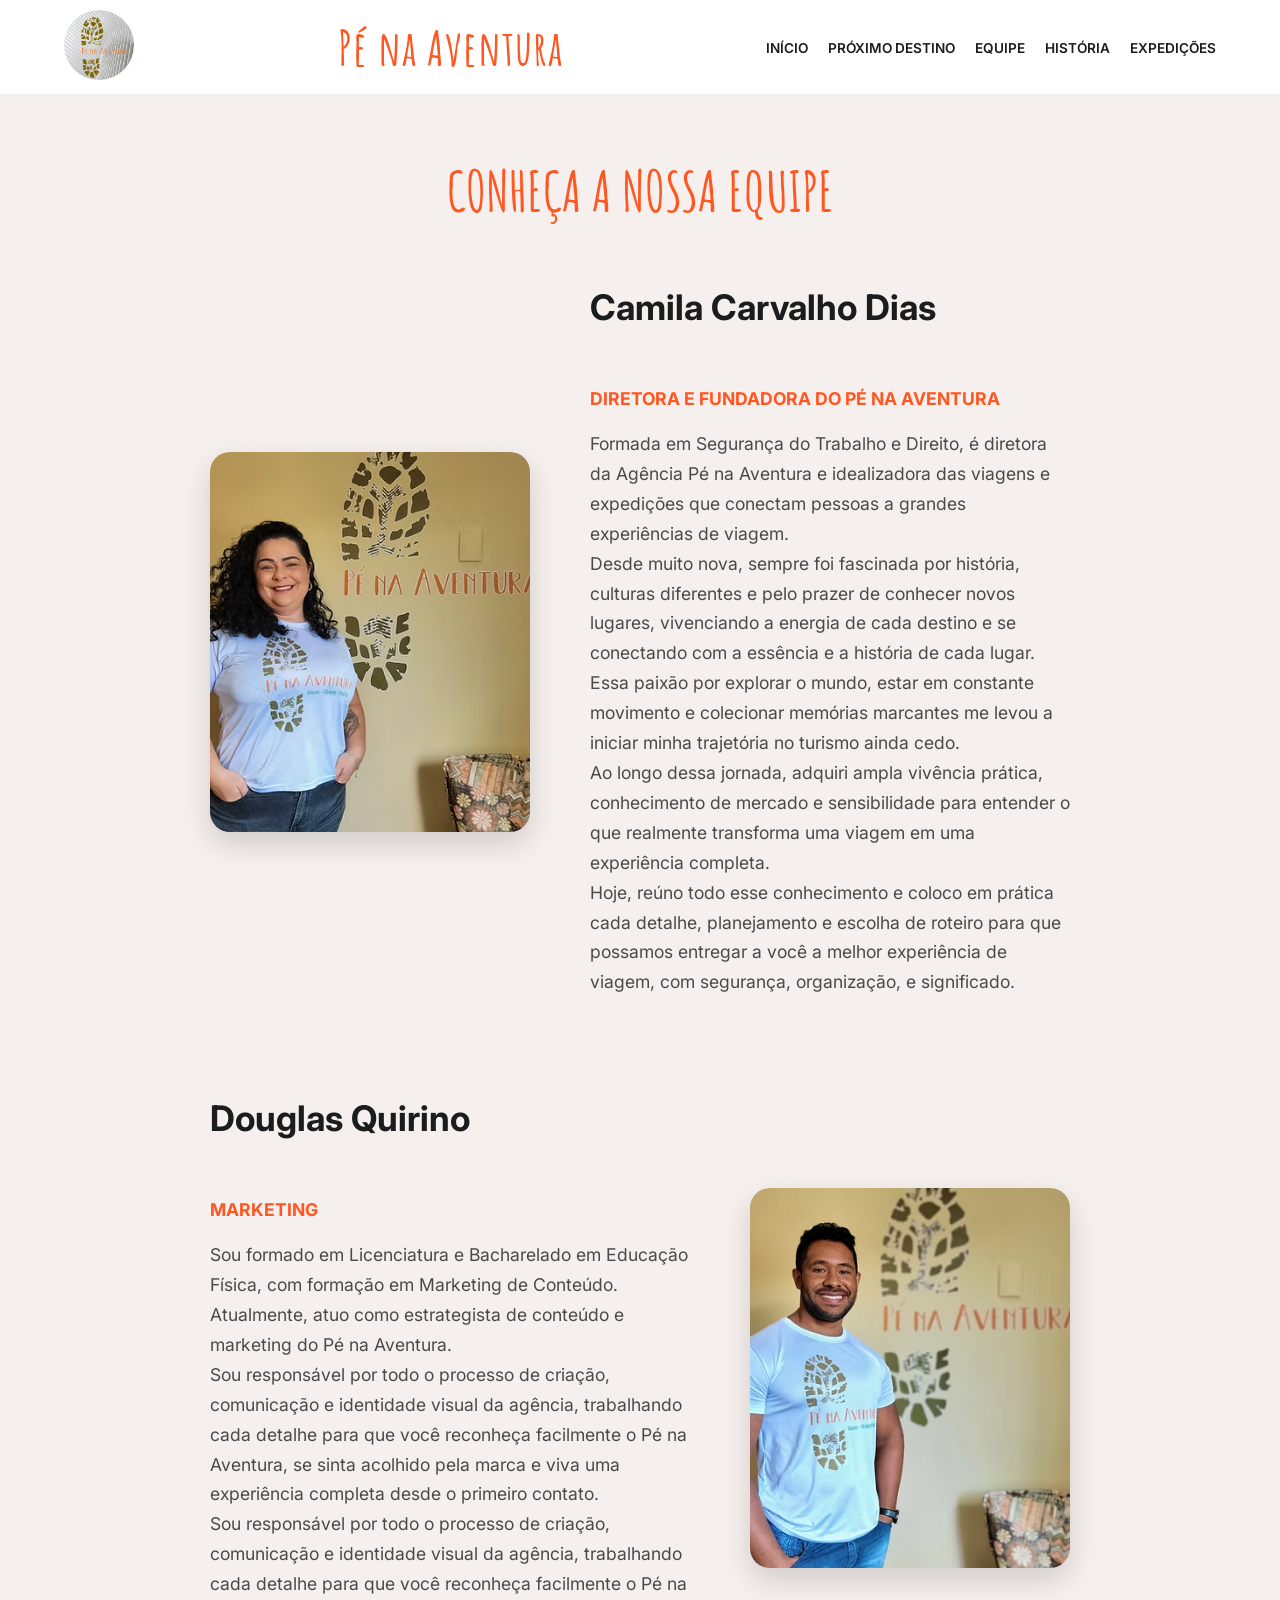
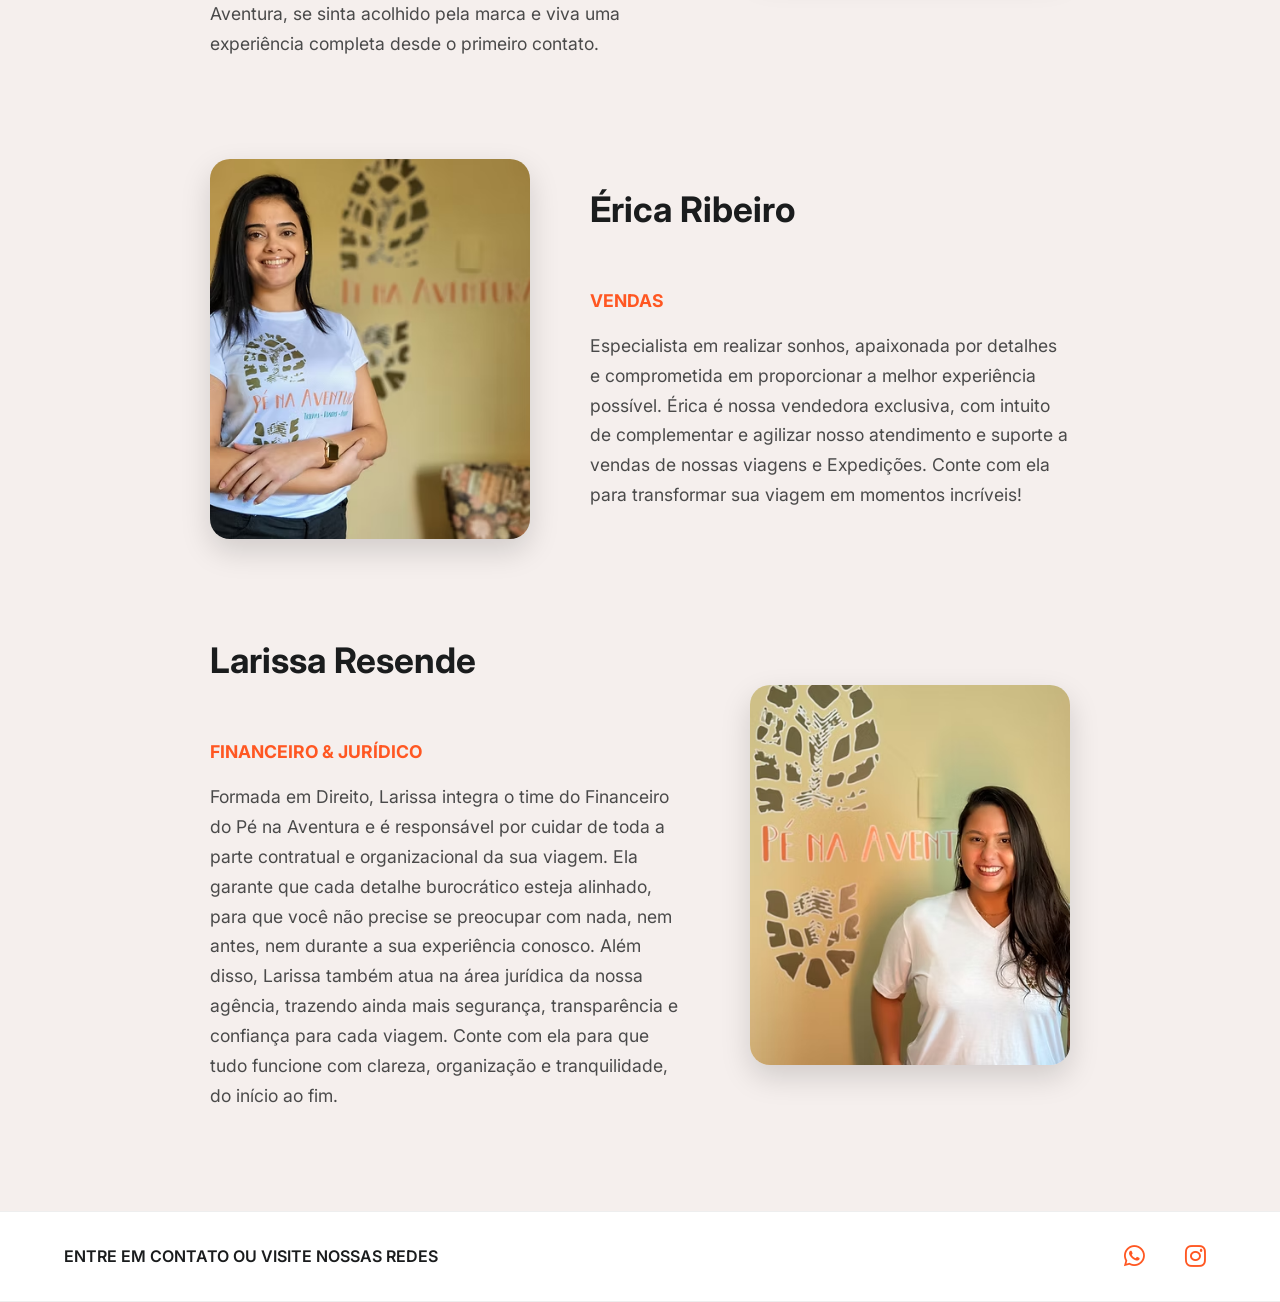
==== equipe.html @ ad79c2f9 "Adicionando todos os arquivos, incluindo a página da equipe e imagens" ====
<!DOCTYPE html>
<html lang="pt-br">
<head>
    <meta charset="UTF-8">
    <meta name="viewport" content="width=device-width, initial-scale=1.0">
    <title>Equipe - Pé na Aventura</title>
    <link href="https://fonts.googleapis.com/css2?family=Amatic+SC:wght@700&family=Inter:wght@400;600;700&display=swap" rel="stylesheet">
    <link rel="stylesheet" href="style.css">
    <link rel="stylesheet" href="equipe.css">
    <link rel="icon" href="logopenaaventura.png" type="image/png">
    <link rel="stylesheet" href="https://cdnjs.cloudflare.com/ajax/libs/font-awesome/6.0.0/css/all.min.css">
</head>
<body>

    <nav>
        <div class="logo">
            <img src="logopenaaventura.png" alt="logo-pé-na-aventura">
        </div>
        <div class="nome-empresa-centro">
            <h1>Pé na Aventura</h1>
        </div>
        <div class="links">
            <ul>
                <li><a href="index.html">INÍCIO</a></li>
                <li><a href="#">PRÓXIMO DESTINO</a></li>
                <li><a href="equipe.html">EQUIPE</a></li>
                <li><a href="#">HISTÓRIA</a></li>
                <li><a href="#">EXPEDIÇÕES</a></li>
            </ul>
        </div>
    </nav>

    <div class="equipe-container">
        <h1 class="titulo-equipe">CONHEÇA A NOSSA EQUIPE</h1>

        <div class="membro-card">
            <div class="slide-info">
                <img src="camilapénaaventura.avif" alt="Camila Carvalho Dias">
                <div class="overlay">
                    <span>DIRETORA</span>
                </div>
            </div>
            <div class="membro-info">
                <h2>Camila Carvalho Dias</h2>
                <h4>Diretora e fundadora do Pé na Aventura</h4>
                <p>Formada em Segurança do Trabalho e Direito, é diretora da Agência Pé na Aventura e idealizadora das viagens e expedições que conectam pessoas a grandes experiências de viagem.<br>Desde muito nova, sempre foi fascinada por história, culturas diferentes e pelo prazer de conhecer novos lugares, vivenciando a energia de cada destino e se conectando com a essência e a história de cada lugar. Essa paixão por explorar o mundo, estar em constante movimento e colecionar memórias marcantes me levou a iniciar minha trajetória no turismo ainda cedo.<br>Ao longo dessa jornada, adquiri ampla vivência prática, conhecimento de mercado e sensibilidade para entender o que realmente transforma uma viagem em uma experiência completa.<br>Hoje, reúno todo esse conhecimento e coloco em prática cada detalhe, planejamento e escolha de roteiro para que possamos entregar a você a melhor experiência de viagem, com segurança, organização, e significado.</p>
            </div>
        </div>

        <div class="membro-card reverse">
            <div class="slide-info">
                <img src="douglaspénaaventura.avif" alt="Douglas Quirino">
                <div class="overlay">
                    <span>MARKETING</span>
                </div>
            </div>
            <div class="membro-info">
                <h2>Douglas Quirino</h2>
                <h4>Marketing</h4>
                <p>Sou formado em Licenciatura e Bacharelado em Educação Física, com formação em Marketing de Conteúdo. Atualmente, atuo como estrategista de conteúdo e marketing do Pé na Aventura.<br>Sou responsável por todo o processo de criação, comunicação e identidade visual da agência, trabalhando cada detalhe para que você reconheça facilmente o Pé na Aventura, se sinta acolhido pela marca e viva uma experiência completa desde o primeiro contato.<br>Sou responsável por todo o processo de criação, comunicação e identidade visual da agência, trabalhando cada detalhe para que você reconheça facilmente o Pé na Aventura, se sinta acolhido pela marca e viva uma experiência completa desde o primeiro contato.</p>
            </div>
        </div>

        <div class="membro-card">
            <div class="slide-info">
                <img src="ericapénaaventura.avif" alt="Érica Ribeiro">
                <div class="overlay">
                    <span>VENDAS</span>
                </div>
            </div>
            <div class="membro-info">
                <h2>Érica Ribeiro</h2>
                <h4>Vendas</h4>
                <p>Especialista em realizar sonhos, apaixonada por detalhes e comprometida em proporcionar a melhor experiência possível. Érica é nossa vendedora exclusiva, com intuito de complementar e agilizar nosso atendimento e suporte a vendas de nossas viagens e Expedições. Conte com ela para transformar sua viagem em momentos incríveis!</p>
            </div>
        </div>

        <div class="membro-card reverse">
            <div class="slide-info">
                <img src="larissapénaaventura.avif" alt="Larissa Resende"> <div class="overlay">
                    <span>FINANCEIRO<br>JURÍDICO</span>
                </div>
            </div>
            <div class="membro-info">
                <h2>Larissa Resende</h2>
                <h4>Financeiro & Jurídico</h4>
                <p>Formada em Direito, Larissa integra o time do Financeiro do Pé na Aventura e é responsável por cuidar de toda a parte contratual e organizacional da sua viagem. Ela garante que cada detalhe burocrático esteja alinhado, para que você não precise se preocupar com nada, nem antes, nem durante a sua experiência conosco. Além disso, Larissa também atua na área jurídica da nossa agência, trazendo ainda mais segurança, transparência e confiança para cada viagem.
Conte com ela para que tudo funcione com clareza, organização e tranquilidade, do início ao fim.</p>
            </div>
        </div>

    </div>

    <nav class="fundossite">
        <h4>ENTRE EM CONTATO OU VISITE NOSSAS REDES</h4>
        <div class="redes-sociais">
            <a href="https://api.whatsapp.com/send?phone=553298514349" target="_blank"><i class="fab fa-whatsapp"></i></a>
            <a href="https://www.instagram.com/penaaventurajf" target="_blank"><i class="fab fa-instagram"></i></a>
        </div> 
    </nav>

</body>
</html>
---- style.css ----
@import url('https://fonts.googleapis.com/css2?family=Amatic+SC:wght@700&family=Inter:wght@400;600;700&display=swap');

* {
    margin: 0;
    padding: 0;
    box-sizing: border-box;
    font-family: 'Inter', sans-serif;
}

body {
    /* Alterado para um laranja bem suave conforme pedido */
    background-color: #f5efed; 
    color: #1a1c1d;
}

/* --- NAVEGAÇÃO --- */
nav {
    display: flex;
    justify-content: space-between;
    align-items: center;
    padding: 10px 5%;
    background-color: #ffffff;
    border-bottom: 1px solid #eee;
    position: sticky;
    top: 0;
    z-index: 1000;
}

.logo img {
    height: 70px;
    width: 70px;
    border-radius: 50%;
    object-fit: cover;
}

/* Estilo para o Nome da Empresa Centralizado */
.nome-empresa-centro {
    flex: 1;
    text-align: center;
}

.nome-empresa-centro h1 {
    font-family: 'Amatic SC', cursive;
    font-size: 3rem;
    color: #ff5722; /* Laranja da marca */
    margin: 0;
    font-weight: 700;
    letter-spacing: 1px;
}

.links ul {
    display: flex;
    list-style: none;
    gap: 20px;
}

.links ul li a {
    text-decoration: none;
    color: #1a1c1d;
    font-weight: 600;
    font-size: 0.85rem;
    transition: color 0.3s ease;
}

.links ul li a:hover {
    color: #ff5722; 
}

/* --- TEXTO DE APRESENTAÇÃO --- */
.text {
    max-width: 1100px;
    margin: 0 auto;
    text-align: center;
    padding: 60px 20px 40px 20px;
}

.text h1 {
    font-size: 2.8rem;
    margin-bottom: 25px;
    font-family: 'Amatic SC', cursive;
    color: #ff5722;
}

.text h3 {
    font-size: 1.15rem;
    line-height: 1.8;
    color: #ff5722;
    font-family: "Sniglet", system-ui;
}

mark {
    background-color: #850909;
    color: white;
    padding: 0 5px;
    border-radius: 3px;
}

/* --- GALERIA AUTOMÁTICA --- */
.slider-container {     
    padding: 20px 0;
    margin: 20px 0;
    width: 100%;
}

.slider-container h1 {
    text-align: center;
    color: #1a1c1d;
    font-size: 2rem;
    margin-bottom: 40px;
    text-transform: uppercase;
}

.slider-wrapper {
    overflow: hidden;
    width: 100%;
    max-width: 1100px;
    margin: 0 auto;
}

.slider-galeria-content {
    display: flex;
    gap: 20px;
    width: calc((250px * 8) + (20px * 7)); 
    animation: scroll 25s linear infinite;
}

.slider-galeria-content:hover {
    animation-play-state: paused;
}

.slide1 img {
    width: 250px;
    height: 250px;
    object-fit: cover;
    border-radius: 20px;
    box-shadow: 0 8px 20px rgba(0,0,0,0.15);
}

@keyframes scroll {
    0% { transform: translateX(0); }
    100% { transform: translateX(calc(-50% - 10px)); }
}

/* --- PRÓXIMOS DESTINOS --- */
.titulo-secao {
    text-align: center;
    margin: 60px 0 30px 0;
    font-size: 2rem;
    text-transform: uppercase;
}

.slider-destino-content {
    display: flex;
    justify-content: center; 
    flex-wrap: wrap;       
    gap: 20px;
    max-width: 1100px;
    margin: 0 auto;
    padding-bottom: 80px;
}

.slide-info {
    position: relative;
    width: 250px;
    height: 350px;
    overflow: hidden;
    border-radius: 15px;
    cursor: pointer;
    box-shadow: 0 4px 15px rgba(0,0,0,0.1);
}

.slide-info img {
    width: 100%;
    height: 100%;
    object-fit: cover;
    transition: transform 0.5s ease, filter 0.5s ease;
}

.overlay {
    position: absolute;
    top: 0;
    left: 0;
    width: 100%;
    height: 100%;
    background-color: rgba(0, 0, 0, 0.6);
    display: flex;
    justify-content: center;
    align-items: center;
    opacity: 0;
    transition: opacity 0.4s ease;
}

.overlay span {
    color: white;
    font-size: 1.1rem;
    font-weight: 700;
    border: 2px solid white;
    padding: 8px 15px;
    text-transform: uppercase;
    text-align: center;
}

.slide-info:hover .overlay {
    opacity: 1;
}

.slide-info:hover img {
    filter: blur(3px);
    transform: scale(1.1);
}
.redes-sociais a {
  font-size: 30px; /* Tamanho do ícone */
  margin: 0 10px;
  color: #ff4500; /* Cor laranja que você está usando */
  text-decoration: none;
  transition: 0.3s;
  width: 100%;
}

.redes-sociais a:hover {
  color: #25d366; /* Muda para verde ao passar o mouse (cor do whats) */
  transform: scale(1.1); /* Dá um leve aumento */
}
h4 {
    text-align: center;
    margin: 60px 0 30px 0;
    font-size: 2rem;
    text-transform: uppercase;
}
/* --- NAVEGAÇÃO DE RODAPÉ (REDES SOCIAIS) --- */
.fundossite {
    display: flex;
    justify-content: space-between; /* Mantém o texto de um lado e ícones do outro, como no topo */
    align-items: center;
    padding: 10px 5%; /* Exatamente o mesmo padding da nav superior */
    background-color: #ffffff; /* Mesma cor de fundo */
    border-top: 1px solid #eee; /* Borda no topo em vez debaixo */
    min-height: 91px; /* Aproximadamente a altura da sua nav superior com a logo */
    margin-top: 40px;
}

.fundossite h4 {
    margin: 0; /* Remove as margens extras que estavam empurrando a barra */
    font-size: 1rem; /* Tamanho ajustado para caber na linha */
    color: #1a1c1d;
    text-transform: uppercase;
    font-weight: 600;
}

.redes-sociais {
    display: flex;
    gap: 20px;
    align-items: center;
}

.redes-sociais a {
    font-size: 24px; /* Tamanho equilibrado */
    color: #ff5722; /* Laranja da sua marca */
    text-decoration: none;
    transition: 0.3s;
}

.redes-sociais a:hover {
    color: #25d366; 
    transform: scale(1.2);
}

/* Responsividade simples para telas pequenas */
@media (max-width: 600px) {
    .fundossite {
        flex-direction: column;
        gap: 15px;
        padding: 20px 5%;
        text-align: center;
    }
}
---- equipe.css ----
/* --- ESTILO ESPECÍFICO DA PÁGINA EQUIPE --- */

.equipe-container {
    max-width: 1100px;
    margin: 60px auto;
    padding: 0 20px;
}

.titulo-equipe {
    font-family: 'Amatic SC', cursive;
    font-size: 3.5rem;
    color: #ff5722;
    text-align: center;
    margin-bottom: 60px;
}

.membro-card {
    display: flex;
    align-items: center;
    justify-content: center;
    gap: 60px;
    margin-bottom: 100px;
}

/* Efeito Zig-Zag */
.membro-card.reverse {
    flex-direction: row-reverse;
}

/* Estilo do Card (Baseado nos destinos) */
.slide-info {
    position: relative;
    width: 320px;
    height: 380px;
    overflow: hidden;
    border-radius: 20px;
    box-shadow: 0 12px 30px rgba(0,0,0,0.15);
    flex-shrink: 0;
    cursor: pointer;
}

.slide-info img {
    width: 100%;
    height: 100%;
    object-fit: cover;
    transition: transform 0.6s cubic-bezier(0.25, 1, 0.5, 1), filter 0.5s ease;
}

/* INTERAÇÃO: Efeito de Expansão e Desfoque */
.slide-info:hover img {
    transform: scale(1.12); /* Aumenta a foto */
    filter: blur(3px); /* Desfoca levemente para destacar o texto */
}

/* Texto que aparece no Hover (Overlay) */
.overlay {
    position: absolute;
    top: 0;
    left: 0;
    width: 100%;
    height: 100%;
    background-color: rgba(0, 0, 0, 0.5); /* Fundo escuro suave */
    display: flex;
    justify-content: center;
    align-items: center;
    opacity: 0;
    transition: opacity 0.4s ease;
}

.overlay span {
    color: white;
    font-size: 1.2rem;
    font-weight: 700;
    border: 2px solid white;
    padding: 10px 20px;
    text-transform: uppercase;
}

.slide-info:hover .overlay {
    opacity: 1; /* Mostra o overlay quando o mouse passa */
}

/* Informações de Texto ao lado da foto */
.membro-info {
    max-width: 480px;
}

.membro-info h2 {
    font-size: 2.2rem;
    color: #1a1c1d;
    margin-bottom: 5px;
    font-family: 'Inter', sans-serif;
}

.membro-info h4 {
    color: #ff5722;
    font-size: 1.1rem;
    margin-bottom: 20px;
    text-transform: uppercase;
    text-align: left; /* Garante alinhamento à esquerda no desktop */
}

.membro-info p {
    font-size: 1.1rem;
    line-height: 1.7;
    color: #4a4a4a;
}

/* Responsividade para Celulares */
@media (max-width: 850px) {
    .membro-card, .membro-card.reverse {
        flex-direction: column;
        text-align: center;
        gap: 25px;
    }

    .membro-info h4 {
        text-align: center;
    }

    .slide-info {
        width: 100%;
        max-width: 350px;
    }
}
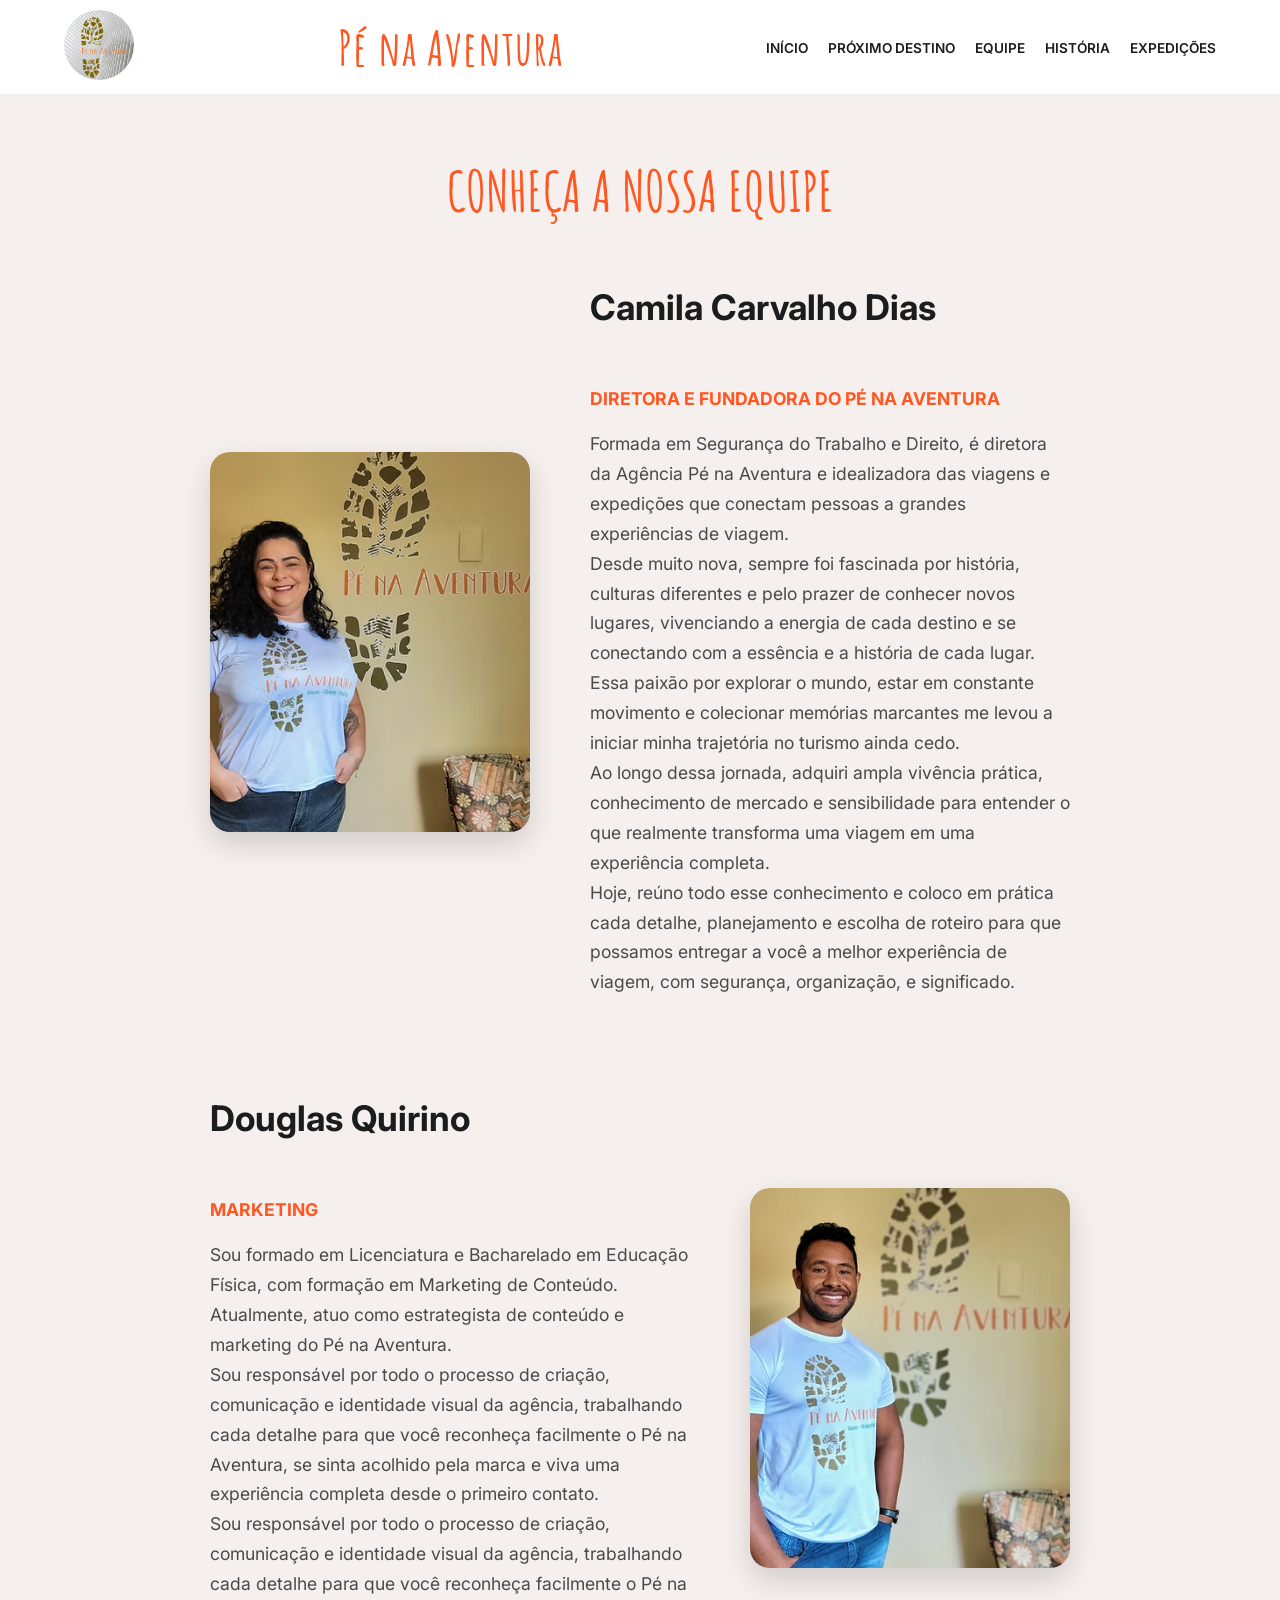
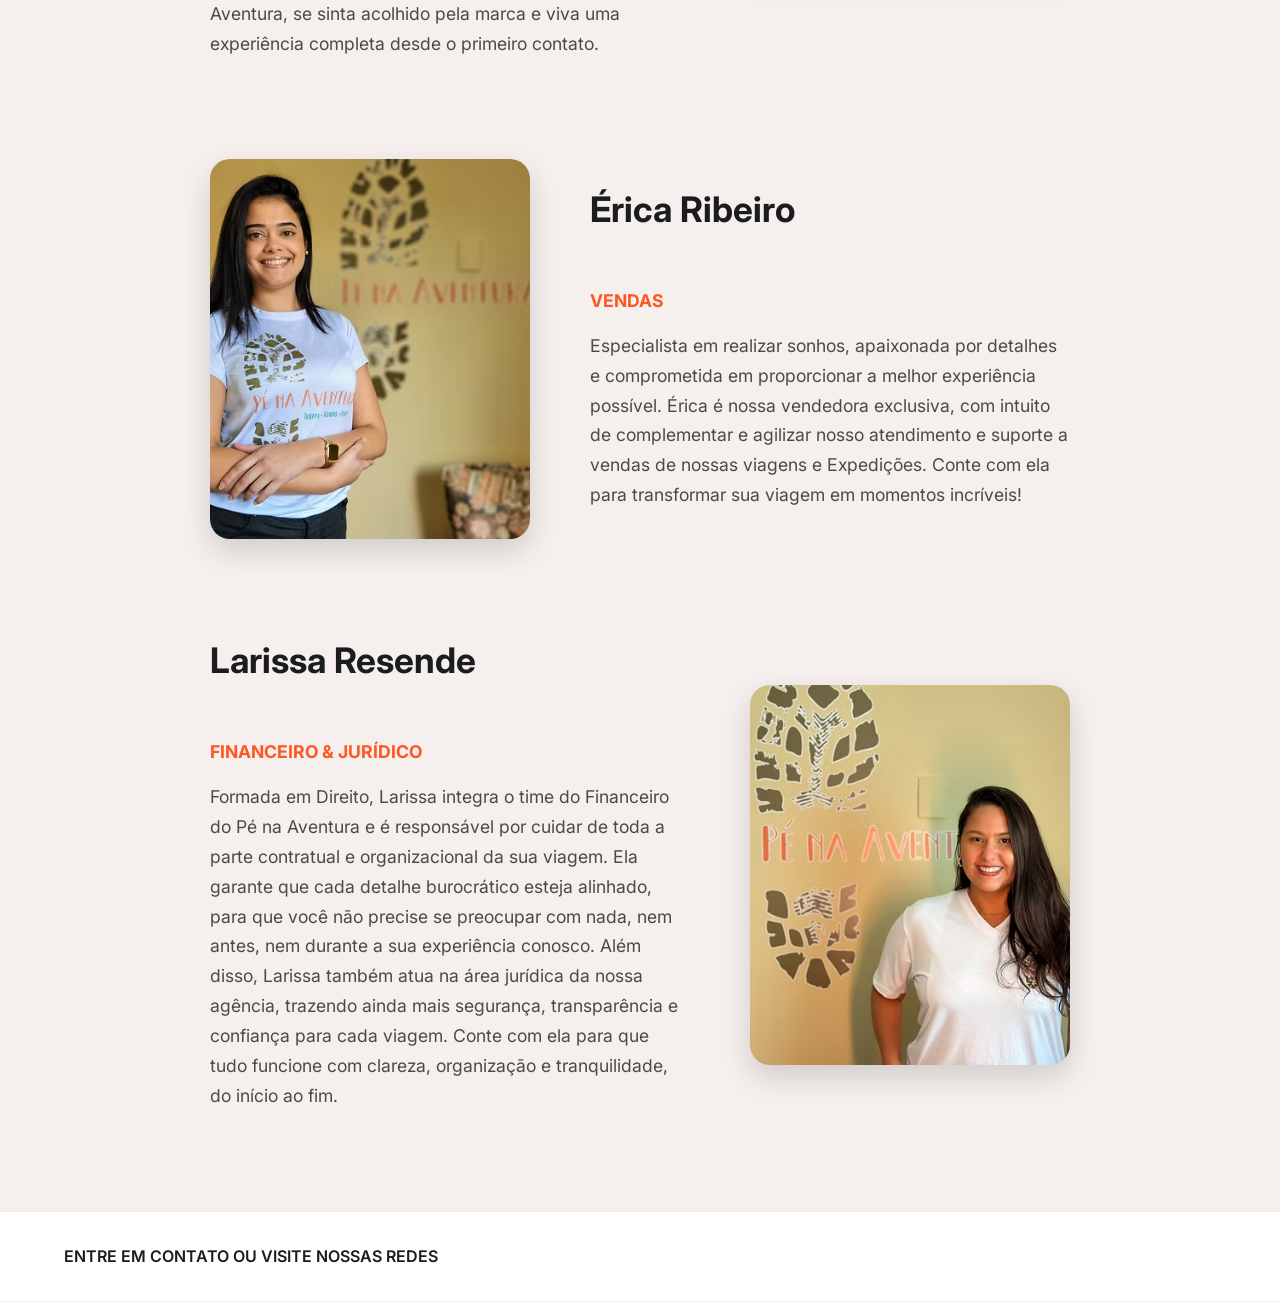
==== commit b0d7dac2: "troca do href" ====
--- a/equipe.html
+++ b/equipe.html
@@ -8,7 +8,7 @@
     <link rel="stylesheet" href="style.css">
     <link rel="stylesheet" href="equipe.css">
     <link rel="icon" href="logopenaaventura.png" type="image/png">
-    <link rel="stylesheet" href="https://cdnjs.cloudflare.com/ajax/libs/font-awesome/6.0.0/css/all.min.css">
+    <link rel="stylesheet" href="penaaventura">
 </head>
 <body>
 
--- a/style.css
+++ b/style.css
@@ -209,17 +209,17 @@
     transform: scale(1.1);
 }
 .redes-sociais a {
-  font-size: 30px; /* Tamanho do ícone */
+  font-size: 30px; 
   margin: 0 10px;
-  color: #ff4500; /* Cor laranja que você está usando */
+  color: #ff4500; 
   text-decoration: none;
   transition: 0.3s;
   width: 100%;
 }
 
 .redes-sociais a:hover {
-  color: #25d366; /* Muda para verde ao passar o mouse (cor do whats) */
-  transform: scale(1.1); /* Dá um leve aumento */
+  color: #25d366; 
+  transform: scale(1.1); 
 }
 h4 {
     text-align: center;
@@ -232,16 +232,16 @@
     display: flex;
     justify-content: space-between; /* Mantém o texto de um lado e ícones do outro, como no topo */
     align-items: center;
-    padding: 10px 5%; /* Exatamente o mesmo padding da nav superior */
-    background-color: #ffffff; /* Mesma cor de fundo */
-    border-top: 1px solid #eee; /* Borda no topo em vez debaixo */
-    min-height: 91px; /* Aproximadamente a altura da sua nav superior com a logo */
+    padding: 10px 5%; 
+    background-color: #ffffff; 
+    border-top: 1px solid #eee; 
+    min-height: 91px; 
     margin-top: 40px;
 }
 
 .fundossite h4 {
-    margin: 0; /* Remove as margens extras que estavam empurrando a barra */
-    font-size: 1rem; /* Tamanho ajustado para caber na linha */
+    margin: 0; 
+    font-size: 1rem; 
     color: #1a1c1d;
     text-transform: uppercase;
     font-weight: 600;
@@ -254,8 +254,8 @@
 }
 
 .redes-sociais a {
-    font-size: 24px; /* Tamanho equilibrado */
-    color: #ff5722; /* Laranja da sua marca */
+    font-size: 24px; 
+    color: #ff5722; 
     text-decoration: none;
     transition: 0.3s;
 }
@@ -274,3 +274,45 @@
         text-align: center;
     }
 }
+@media (max-width: 768px) {
+    header {
+        flex-direction: column; 
+        text-align: center;
+        padding: 10px;
+    }
+
+    nav ul {
+        display: flex;
+        flex-wrap: wrap;
+        justify-content: center;
+        gap: 10px;
+        padding: 0;
+    }
+
+    /* Ajustes de Texto */
+    body {
+        padding: 0 15px; 
+    }
+
+    h1, h2 {
+        font-size: 1.5rem; 
+    }
+
+    p {
+        font-size: 1rem;
+        line-height: 1.6;
+    }
+
+    /* Galeria de Fotos */
+    .galeria {
+        display: flex;
+        flex-direction: column; 
+        align-items: center;
+    }
+
+    .galeria img {
+        width: 100%; 
+        max-width: 400px;
+        margin-bottom: 20px;
+    }
+}
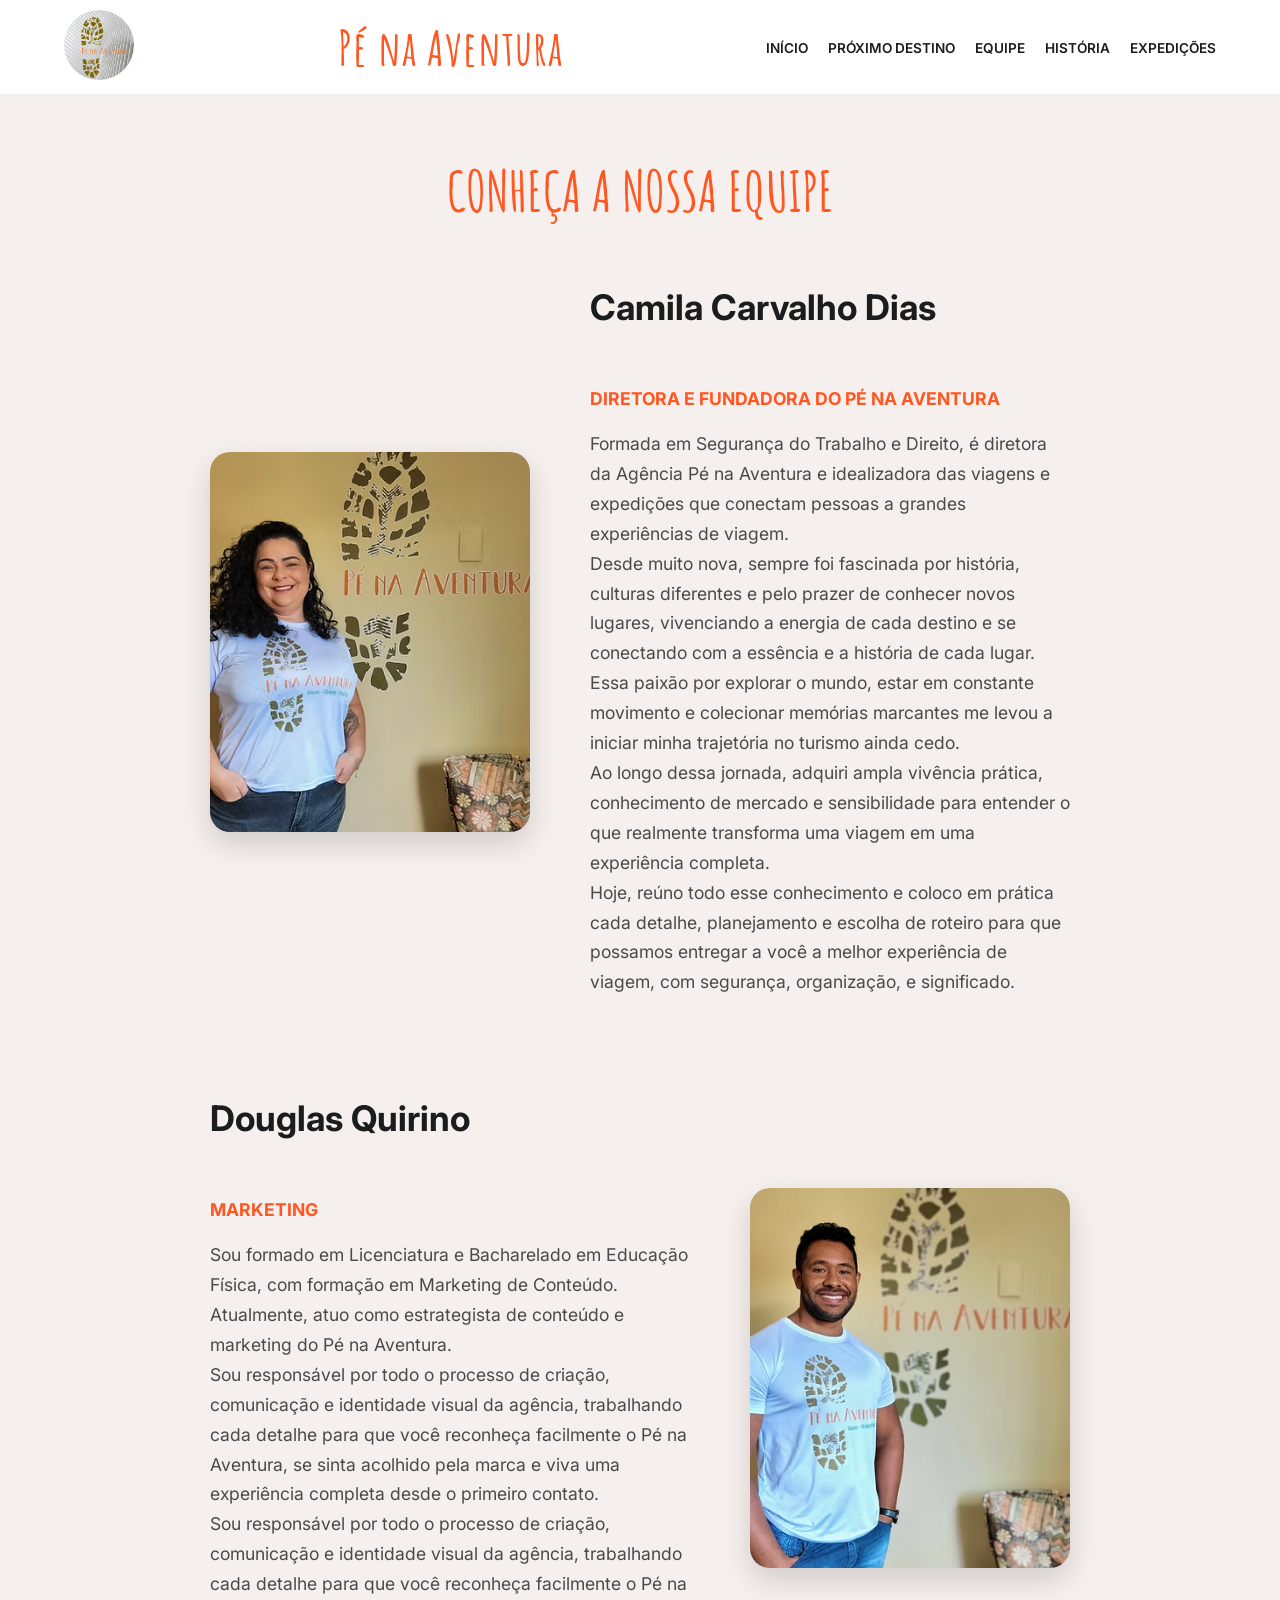
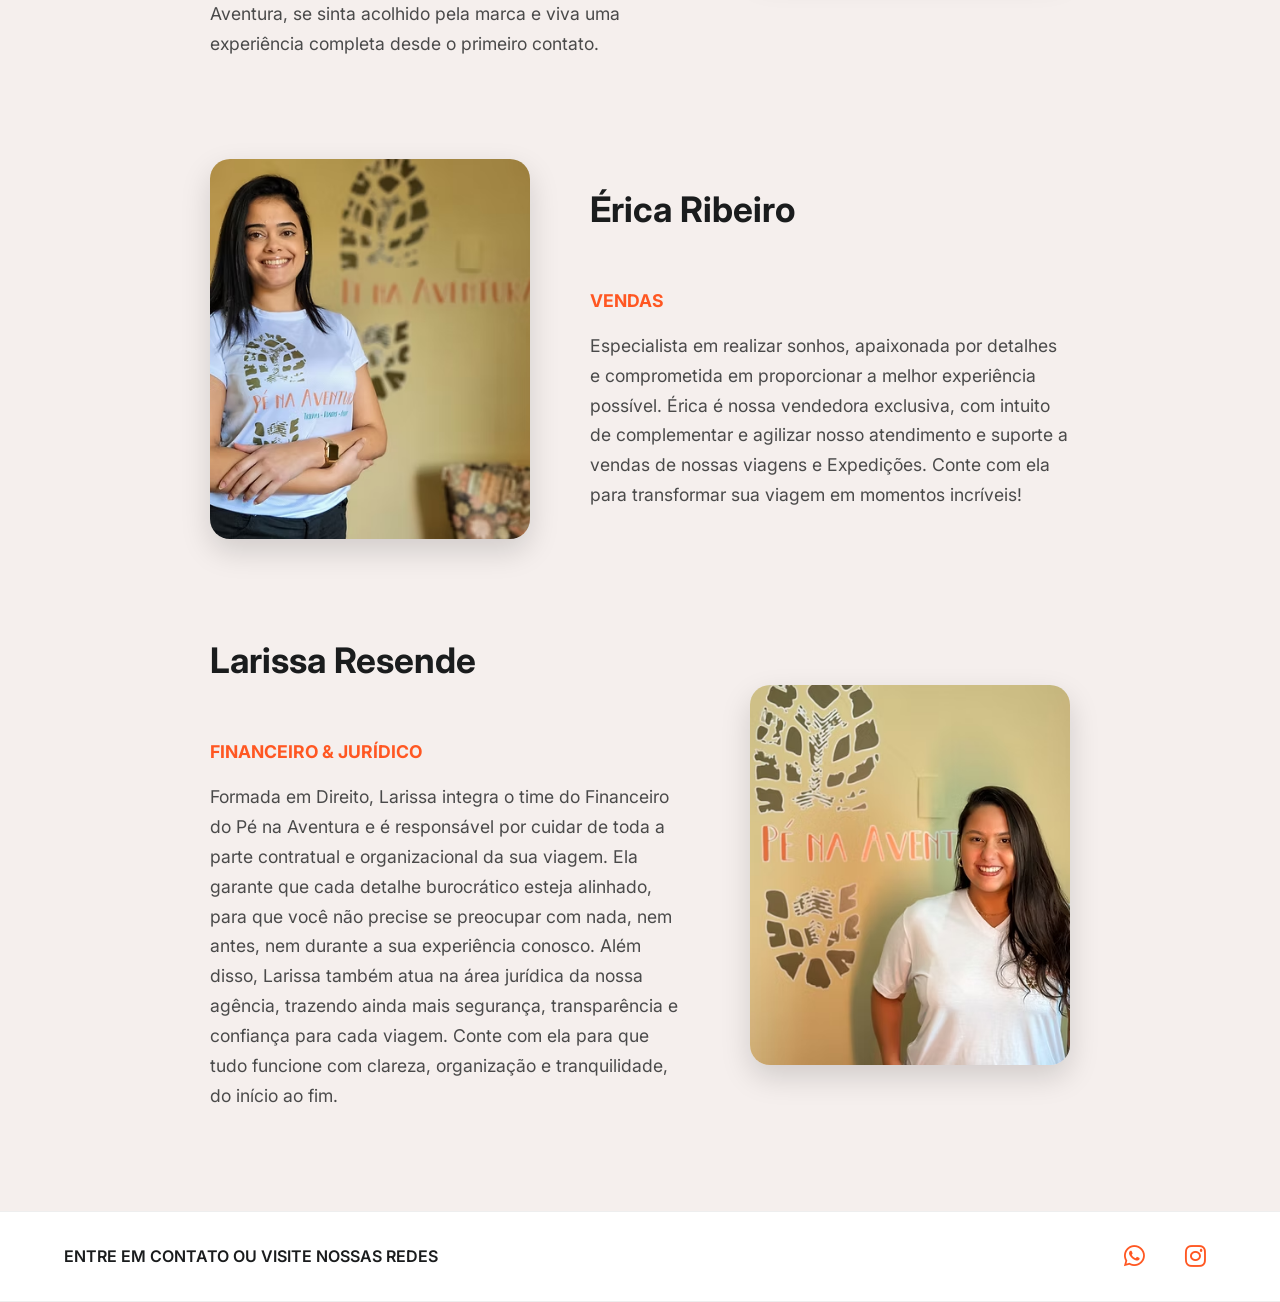
==== commit f447b29b: "adicionando biblioteca de ícones whatsapp e instagram" ====
--- a/equipe.html
+++ b/equipe.html
@@ -8,7 +8,7 @@
     <link rel="stylesheet" href="style.css">
     <link rel="stylesheet" href="equipe.css">
     <link rel="icon" href="logopenaaventura.png" type="image/png">
-    <link rel="stylesheet" href="penaaventura">
+    <link rel="stylesheet" href="https://cdnjs.cloudflare.com/ajax/libs/font-awesome/6.0.0/css/all.min.css">
 </head>
 <body>
 
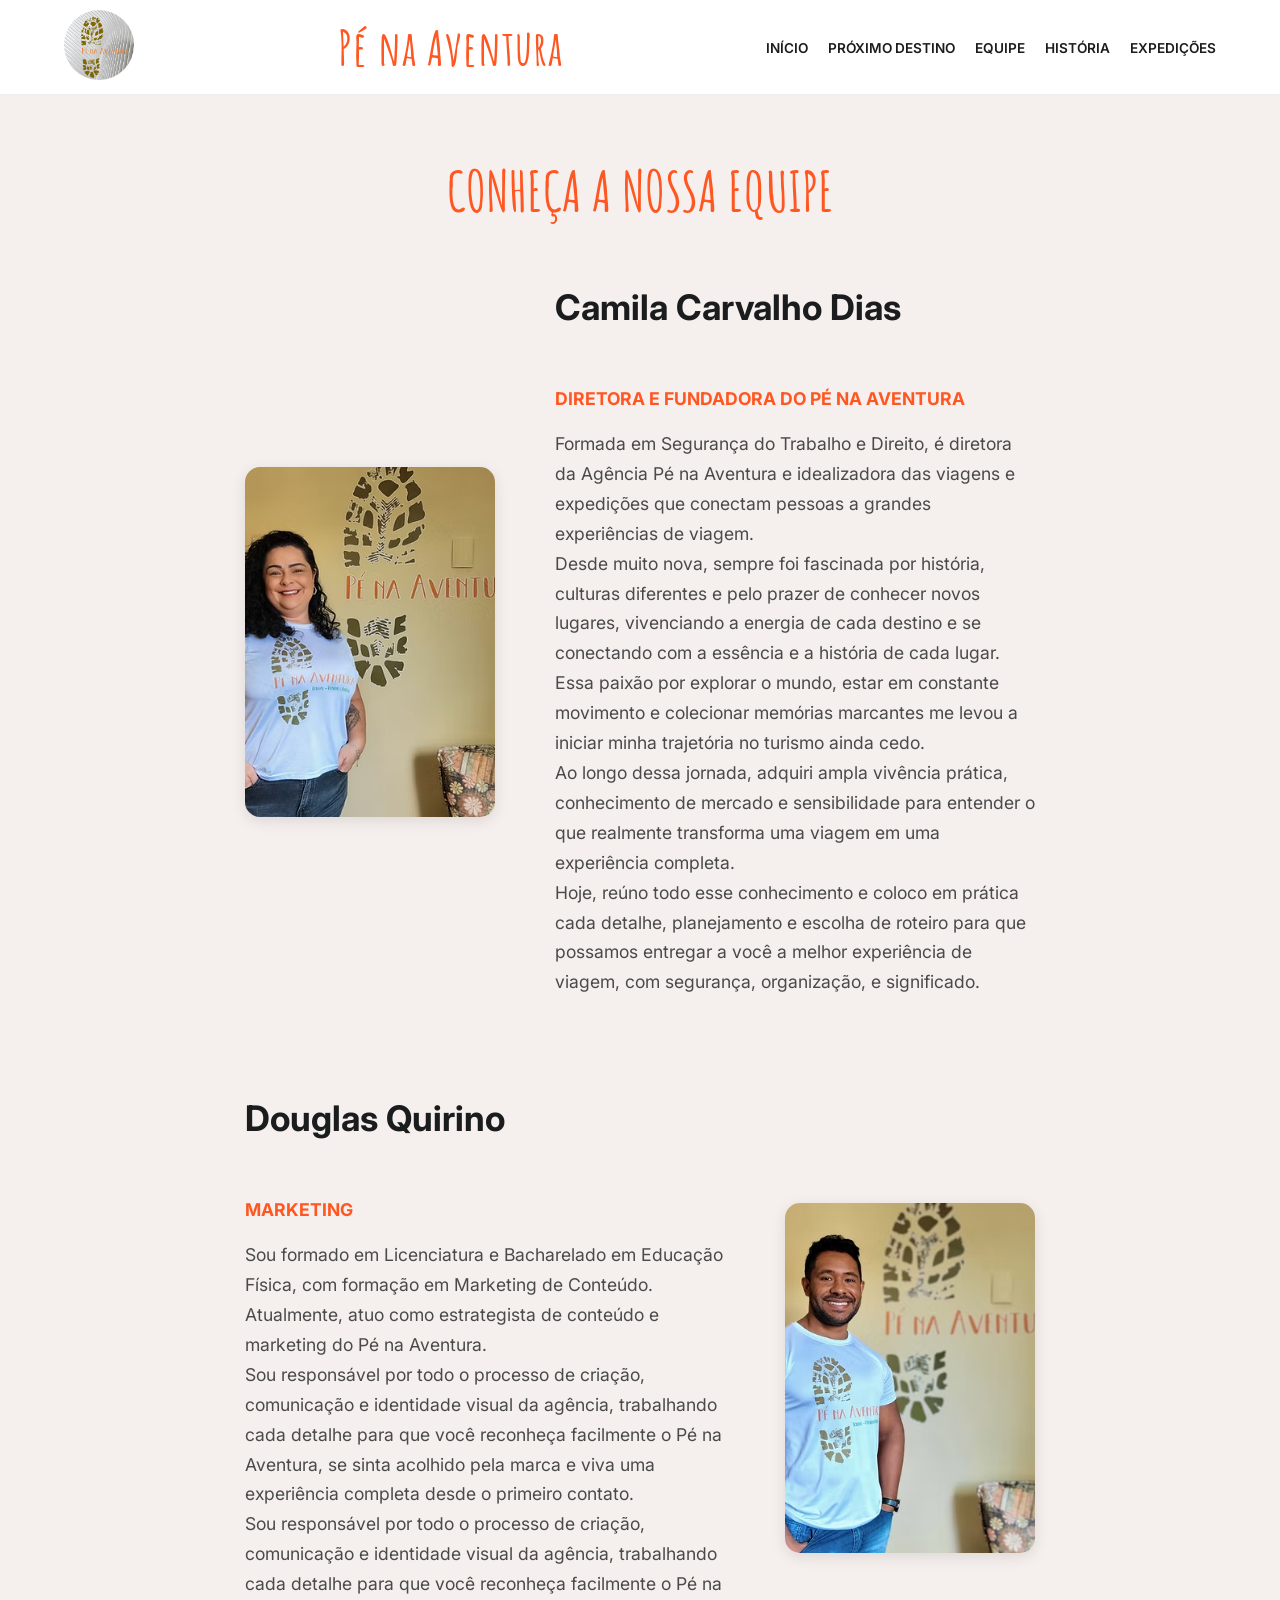
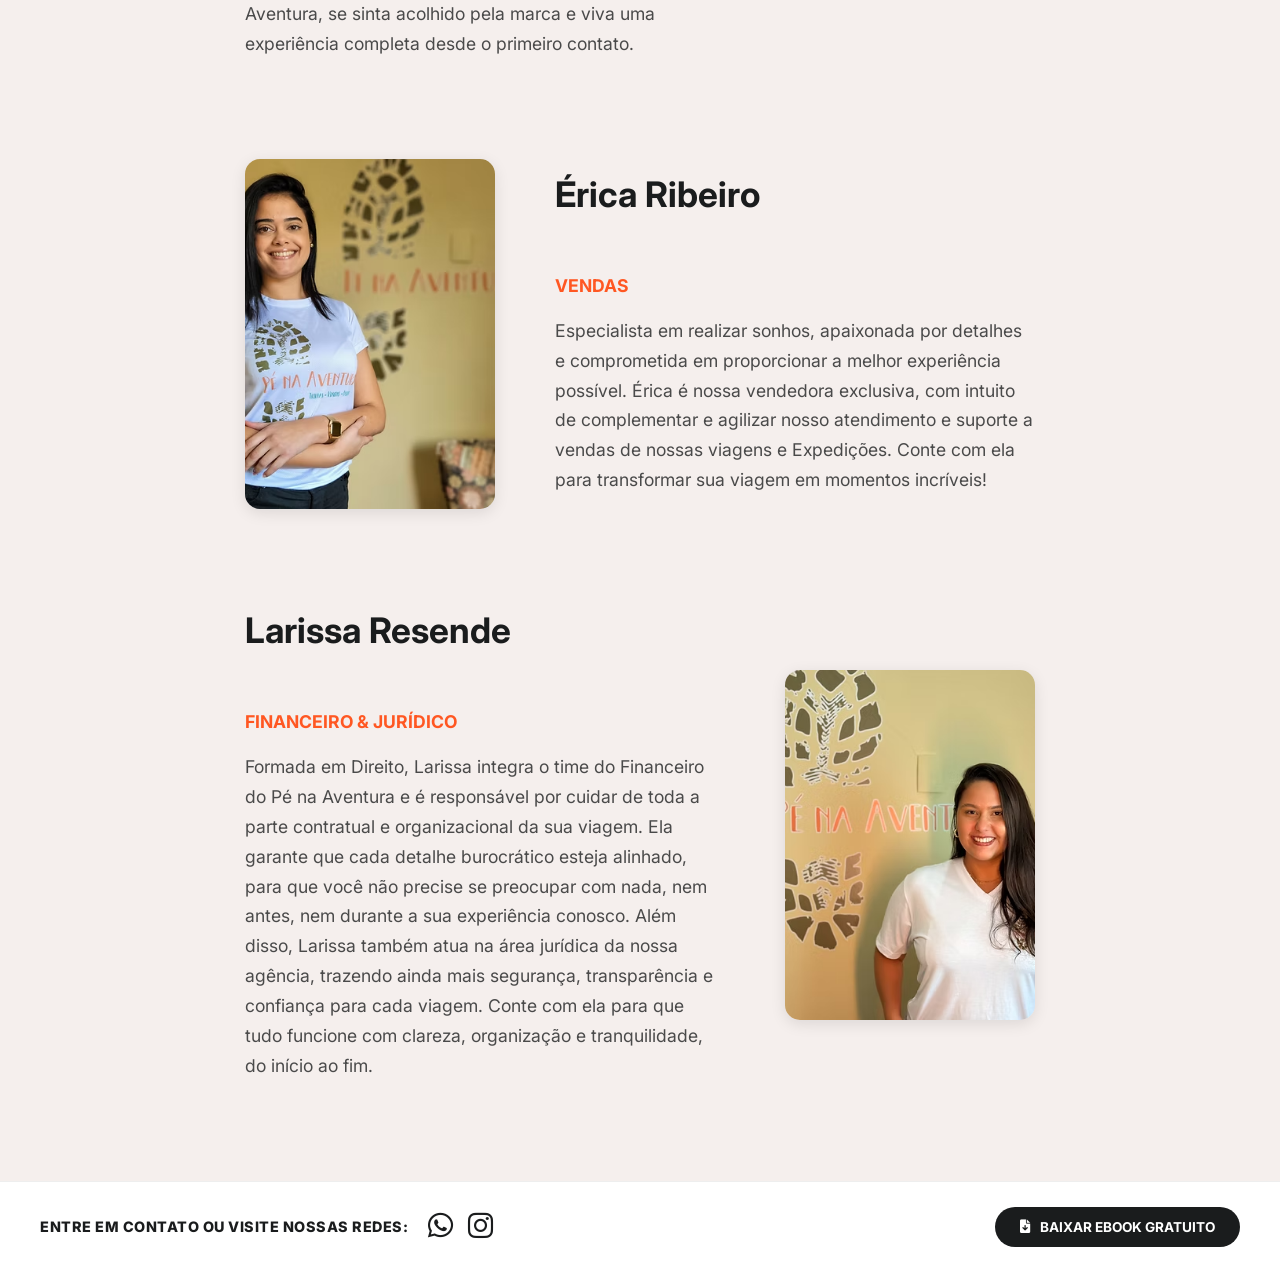
==== commit cd4dd0bc: "Finaliza rodapé com ícones grandes e ebook em todas as páginas" ====
--- a/equipe.html
+++ b/equipe.html
@@ -8,6 +8,8 @@
     <link rel="stylesheet" href="style.css">
     <link rel="stylesheet" href="equipe.css">
     <link rel="icon" href="logopenaaventura.png" type="image/png">
+    <link rel="stylesheet" href="https://cdnjs.cloudflare.com/ajax/libs/font-awesome/6.0.0/css/all.min.css">
+    <link rel="stylesheet" href="style.css"> <link rel="stylesheet" href="proximosdestinos.css"> <link href="https://fonts.googleapis.com/css2?family=Amatic+SC:wght@700&family=Inter:wght@400;600;700&display=swap" rel="stylesheet">
     <link rel="stylesheet" href="https://cdnjs.cloudflare.com/ajax/libs/font-awesome/6.0.0/css/all.min.css">
 </head>
 <body>
@@ -90,14 +92,22 @@
         </div>
 
     </div>
+    <footer class="fundossite">
+    <div class="container-rodape">
+        <div class="rodape-esq">
+            <span class="txt-rodape-grande">ENTRE EM CONTATO OU VISITE NOSSAS REDES:</span>
+            <div class="redes-sociais-grande">
+                <a href="https://api.whatsapp.com/send?phone=553298514349" target="_blank"><i class="fab fa-whatsapp"></i></a>
+                <a href="https://www.instagram.com/penaaventurajf" target="_blank"><i class="fab fa-instagram"></i></a>
+            </div>
+        </div>
 
-    <nav class="fundossite">
-        <h4>ENTRE EM CONTATO OU VISITE NOSSAS REDES</h4>
-        <div class="redes-sociais">
-            <a href="https://api.whatsapp.com/send?phone=553298514349" target="_blank"><i class="fab fa-whatsapp"></i></a>
-            <a href="https://www.instagram.com/penaaventurajf" target="_blank"><i class="fab fa-instagram"></i></a>
-        </div> 
-    </nav>
-
+        <div class="rodape-dir">
+            <a href="EBOOKMALAPRONTA.pdf" class="btn-ebook-destaque" download>
+                <i class="fas fa-file-download"></i> BAIXAR EBOOK GRATUITO
+            </a>
+        </div>
+    </div>
+</footer>
 </body>
 </html>
--- a/proximosdestinos.css
+++ b/proximosdestinos.css
@@ -0,0 +1,190 @@
+/* proximosdestinos.css */
+
+.secao-destinos {
+    background-color: #f5efed;
+    padding: 60px 20px;
+    text-align: center;
+}
+
+.titulo-principal {
+    font-family: 'Amatic SC', cursive;
+    font-size: 3.5rem;
+    color: #1a1c1d;
+    margin-bottom: 50px;
+}
+
+/* Grid Centralizada */
+.grid-destinos {
+    display: flex;
+    flex-wrap: wrap;
+    justify-content: center;
+    gap: 30px;
+    max-width: 1200px;
+    margin: 0 auto;
+}
+
+/* Card com Movimento */
+.card-destino {
+    background: white;
+    width: 280px;
+    border-radius: 15px;
+    overflow: hidden;
+    box-shadow: 0 4px 15px rgba(0,0,0,0.1);
+    transition: transform 0.3s ease;
+}
+
+.card-destino:hover {
+    transform: translateY(-10px);
+}
+
+/* Container da Imagem + Overlay (Igual à Home) */
+.img-container {
+    position: relative;
+    width: 100%;
+    height: 200px;
+    overflow: hidden;
+}
+
+.img-container img {
+    width: 100%;
+    height: 100%;
+    object-fit: cover;
+    transition: transform 0.5s ease;
+}
+
+.overlay {
+    position: absolute;
+    top: 0;
+    left: 0;
+    width: 100%;
+    height: 100%;
+    background: rgba(0, 0, 0, 0.5); /* Tarja preta transparente */
+    display: flex;
+    justify-content: center;
+    align-items: center;
+    opacity: 0;
+    transition: opacity 0.3s ease;
+}
+
+.overlay span {
+    color: white;
+    font-family: 'Amatic SC', cursive;
+    font-size: 2rem;
+    border: 2px solid white;
+    padding: 5px 15px;
+}
+
+/* Interação de Hover */
+.card-destino:hover .img-container img {
+    transform: scale(1.1);
+}
+
+.card-destino:hover .overlay {
+    opacity: 1;
+}
+
+/* Info do Card */
+.info-container {
+    padding: 20px;
+}
+
+.info-container h2 {
+    font-family: 'Inter', sans-serif;
+    font-size: 1.1rem;
+    margin-bottom: 10px;
+    color: #1a1c1d;
+}
+
+.info-container p {
+    font-size: 0.85rem;
+    color: #666;
+    margin-bottom: 20px;
+    height: 40px;
+}
+
+.btn-saiba-mais {
+    background: #ff5722;
+    color: white;
+    padding: 10px 20px;
+    text-decoration: none;
+    border-radius: 8px;
+    font-weight: bold;
+    font-size: 0.75rem;
+    transition: background 0.3s;
+}
+
+.btn-saiba-mais:hover {
+    background: #e64a19;
+}
+/* RODAPÉ ESTRUTURA FIXA */
+.fundossite {
+    background-color: #fff;
+    border-top: 1px solid #eee;
+    height: 80px; /* Altura cravada igual ao cabeçalho */
+    display: flex;
+    align-items: center;
+    justify-content: center;
+    padding: 0 40px;
+    overflow: hidden; /* Garante que nada saia para fora */
+}
+
+.container-rodape {
+    display: flex;
+    justify-content: space-between;
+    align-items: center;
+    width: 100%;
+    max-width: 1240px; /* Um pouco mais largo para caber a letra maior */
+}
+
+.rodape-esq {
+    display: flex;
+    align-items: center;
+    gap: 20px; /* Espaço maior entre texto e ícones */
+}
+
+/* LETRA MAIOR */
+.txt-rodape-grande {
+    font-family: 'Inter', sans-serif;
+    font-weight: 800; /* Mais negrito para destacar */
+    font-size: 0.9rem; /* Aumentado de 0.75 para 0.9 */
+    color: #1a1c1d;
+    letter-spacing: 0.5px;
+}
+
+/* ÍCONES MAIORES */
+.redes-sociais-grande {
+    display: flex;
+    gap: 15px;
+}
+
+.redes-sociais-grande i {
+    font-size: 1.8rem; /* Ícones bem maiores e visíveis */
+    color: #1a1c1d;
+    transition: all 0.3s ease;
+}
+
+.redes-sociais-grande i:hover {
+    color: #ff5722;
+    transform: scale(1.2); /* Eles crescem um pouco no hover */
+}
+
+/* BOTÃO (Mantendo o tamanho que já estava bom) */
+.btn-ebook-destaque {
+    display: inline-flex;
+    align-items: center;
+    gap: 10px;
+    background-color: #1a1c1d;
+    color: white;
+    padding: 12px 25px;
+    border-radius: 50px;
+    text-decoration: none;
+    font-family: 'Inter', sans-serif;
+    font-weight: 700;
+    font-size: 0.85rem;
+    transition: all 0.3s ease;
+}
+
+.btn-ebook-destaque:hover {
+    background-color: #ff5722;
+    transform: translateY(-2px);
+}
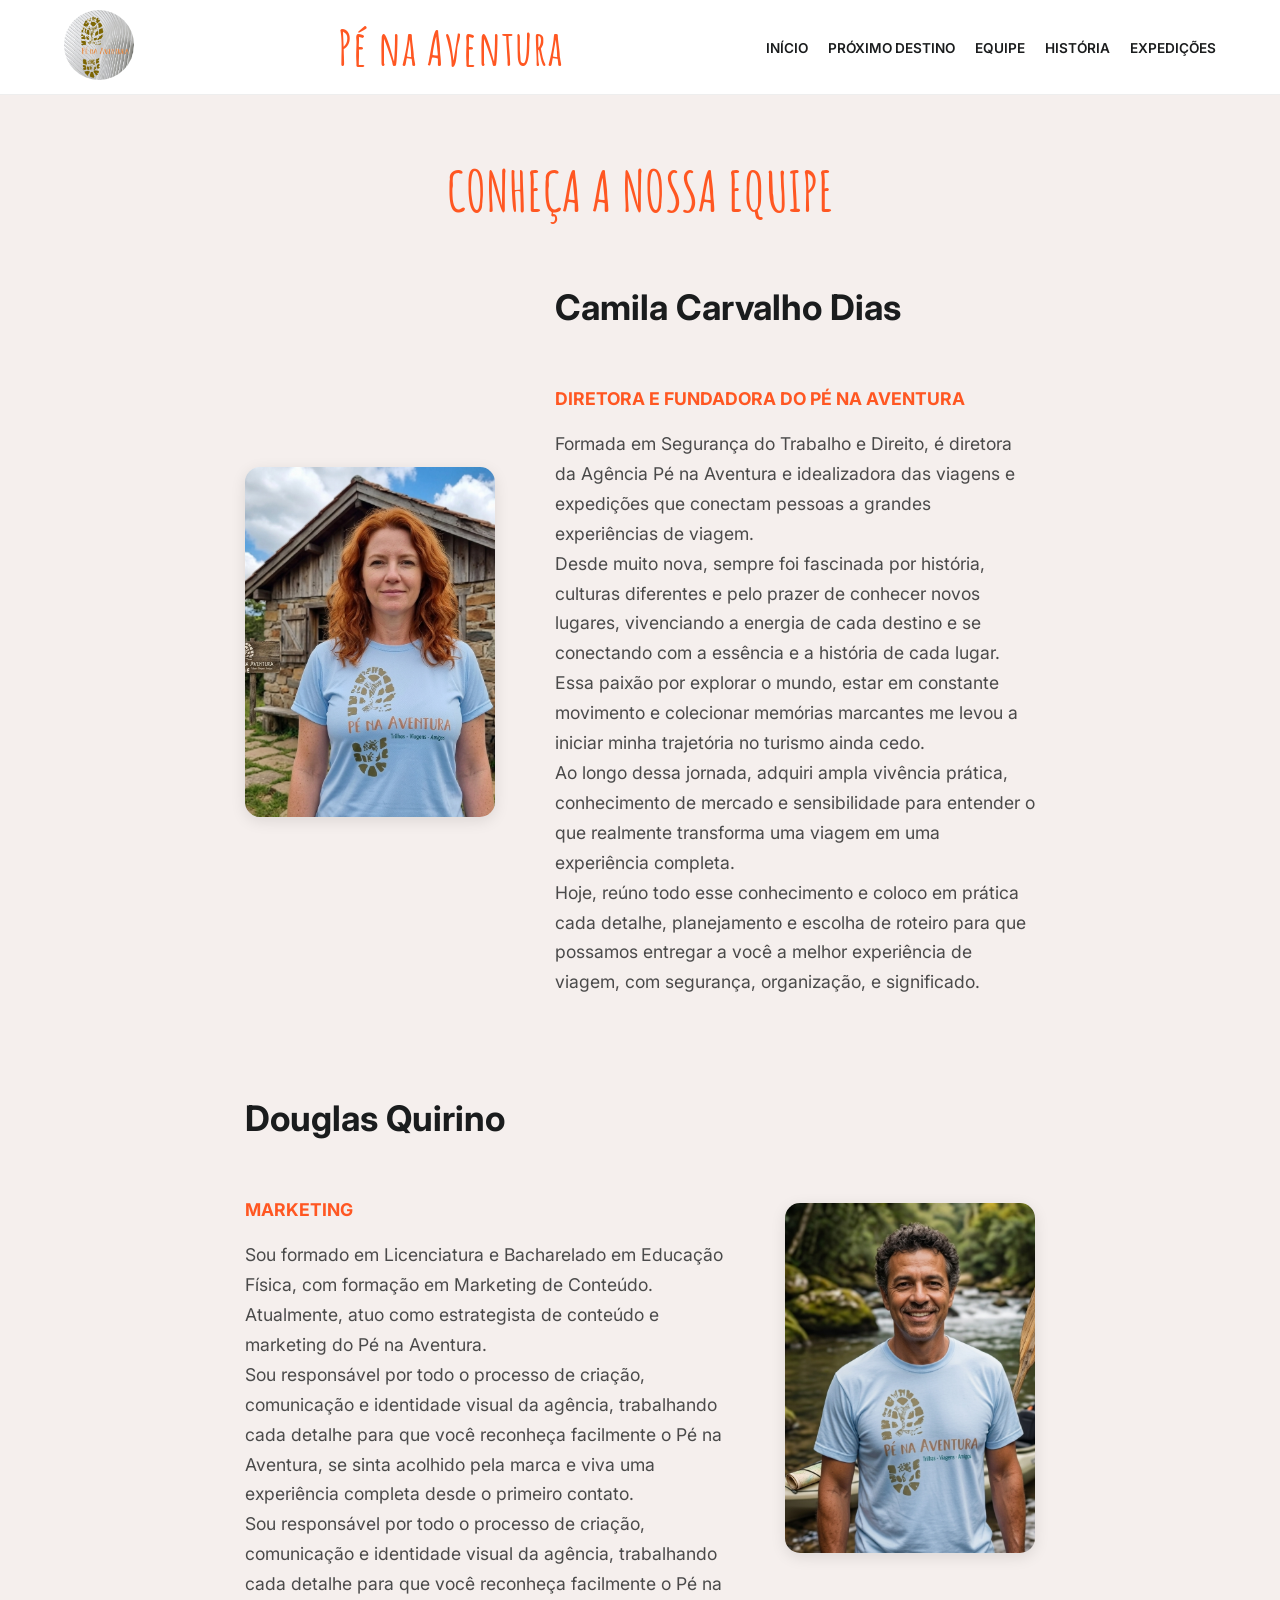
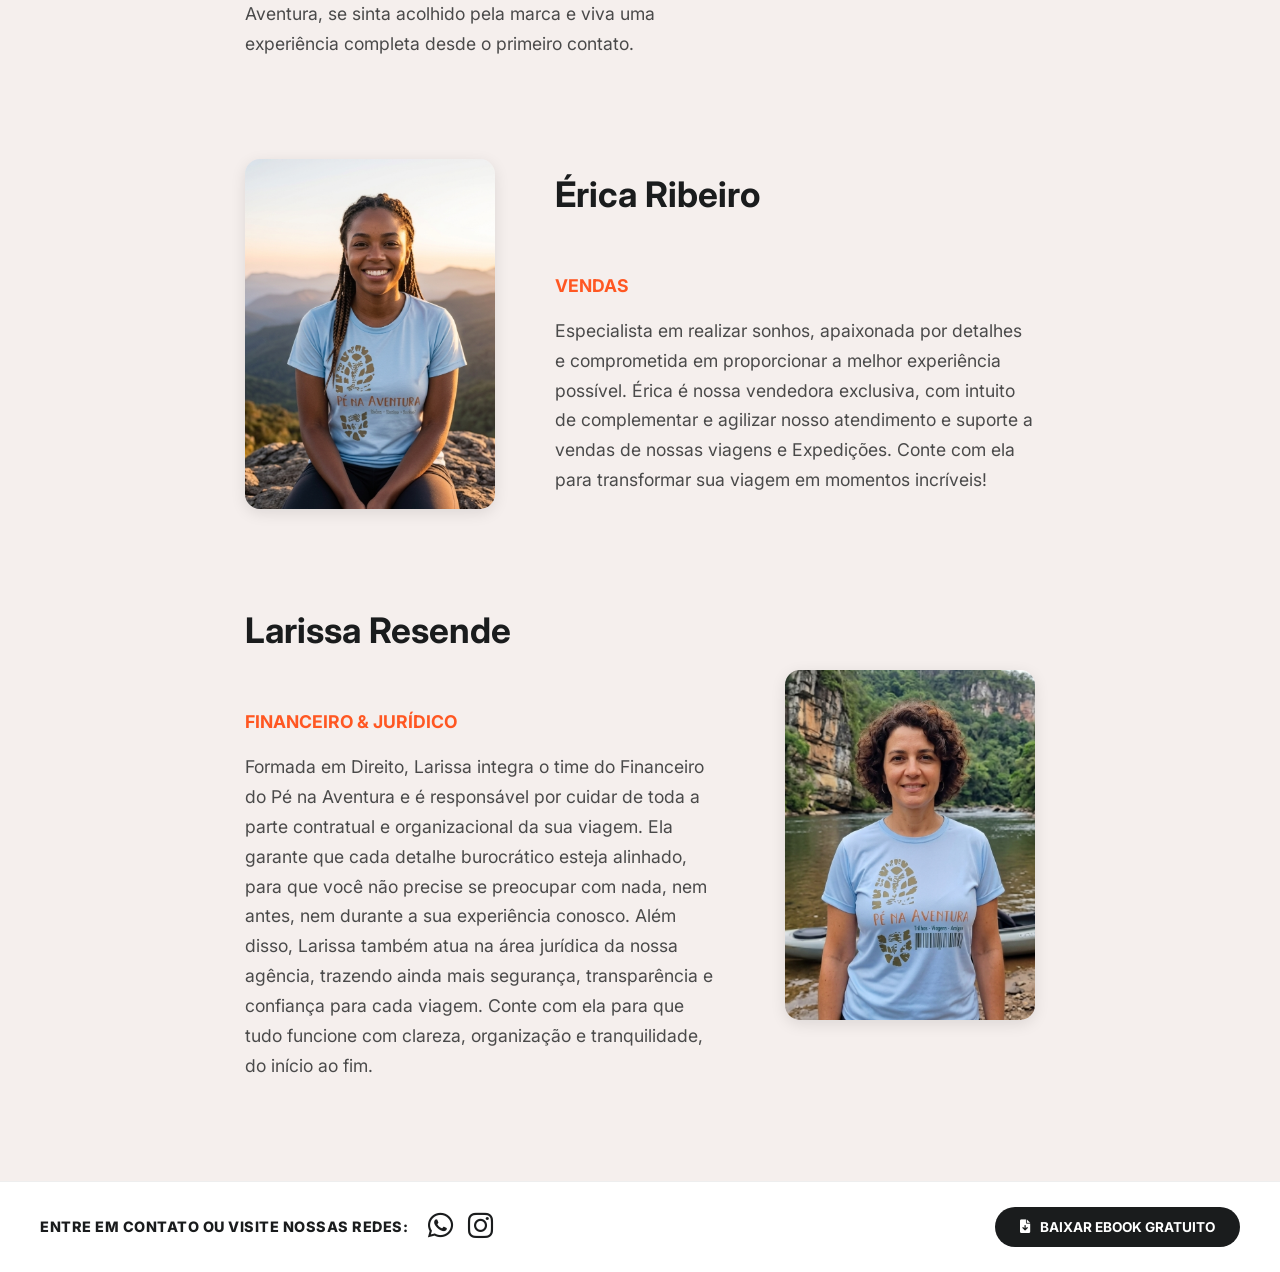
==== commit d5139c27: "atualização de fotos do projeto por personagens fictícios" ====
--- a/equipe.html
+++ b/equipe.html
@@ -37,7 +37,7 @@
 
         <div class="membro-card">
             <div class="slide-info">
-                <img src="camilapénaaventura.avif" alt="Camila Carvalho Dias">
+                <img src="diretorapenaaventura.png" alt="Camila Carvalho Dias">
                 <div class="overlay">
                     <span>DIRETORA</span>
                 </div>
@@ -51,7 +51,7 @@
 
         <div class="membro-card reverse">
             <div class="slide-info">
-                <img src="douglaspénaaventura.avif" alt="Douglas Quirino">
+                <img src="marketingpenaaventura.png" alt="Douglas Quirino">
                 <div class="overlay">
                     <span>MARKETING</span>
                 </div>
@@ -65,7 +65,7 @@
 
         <div class="membro-card">
             <div class="slide-info">
-                <img src="ericapénaaventura.avif" alt="Érica Ribeiro">
+                <img src="vendaspenaaventura.png" alt="Érica Ribeiro">
                 <div class="overlay">
                     <span>VENDAS</span>
                 </div>
@@ -79,7 +79,7 @@
 
         <div class="membro-card reverse">
             <div class="slide-info">
-                <img src="larissapénaaventura.avif" alt="Larissa Resende"> <div class="overlay">
+                <img src="juridicopenaaventura.png" alt="Larissa Resende"> <div class="overlay">
                     <span>FINANCEIRO<br>JURÍDICO</span>
                 </div>
             </div>
